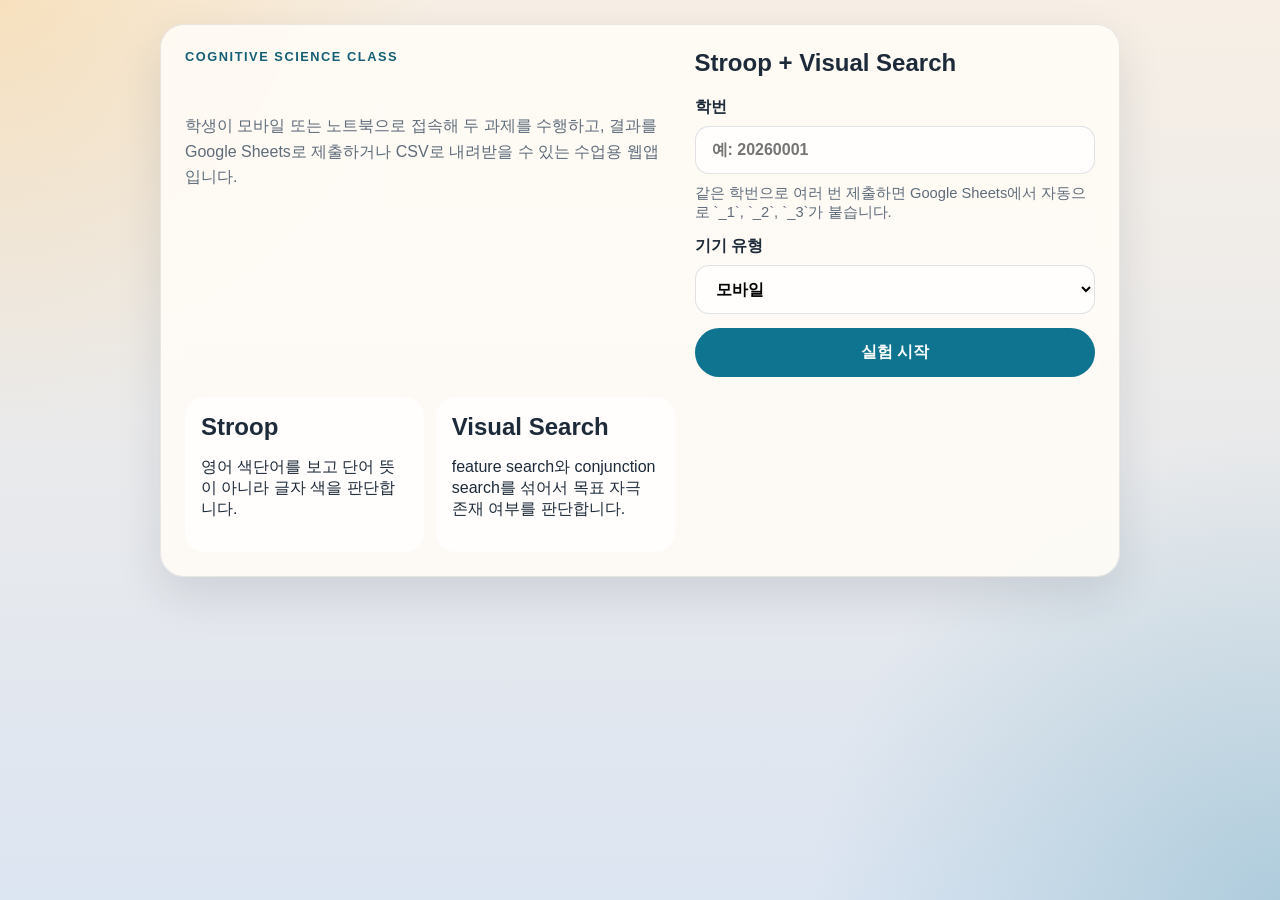
==== index.html @ 318b80fd "save" ====
<!doctype html>
<html lang="ko">
  <head>
    <meta charset="utf-8" />
    <meta name="viewport" content="width=device-width, initial-scale=1, viewport-fit=cover" />
    <title>Cognitive Tasks Demo</title>
    <link rel="stylesheet" href="./styles.css" />
  </head>
  <body>
    <main class="app-shell">
      <section class="panel hero" id="setup-panel">
        <p class="eyebrow">Cognitive Science Class</p>
        <h1>Stroop + Visual Search</h1>
        <p class="intro">
          학생이 모바일 또는 노트북으로 접속해 두 과제를 수행하고, 결과를 Google Sheets로 제출하거나
          CSV로 내려받을 수 있는 수업용 웹앱입니다.
        </p>

        <form id="setup-form" class="setup-form">
          <label>
            학번
            <input id="participant-id" name="participantId" type="text" maxlength="24" placeholder="예: 20260001" required />
          </label>
          <p id="participant-hint" class="field-hint">같은 학번으로 여러 번 제출하면 Google Sheets에서 자동으로 `_1`, `_2`, `_3`가 붙습니다.</p>

          <label>
            기기 유형
            <select id="device-type" name="deviceType">
              <option value="mobile">모바일</option>
              <option value="tablet">태블릿</option>
              <option value="laptop">노트북/데스크톱</option>
            </select>
          </label>

          <button type="submit" class="primary-button">실험 시작</button>
        </form>

        <div class="task-summary">
          <article>
            <h2>Stroop</h2>
            <p>영어 색단어를 보고 단어 뜻이 아니라 글자 색을 판단합니다.</p>
          </article>
          <article>
            <h2>Visual Search</h2>
            <p>feature search와 conjunction search를 섞어서 목표 자극 존재 여부를 판단합니다.</p>
          </article>
        </div>
      </section>

      <section class="panel hidden" id="menu-panel">
        <p class="eyebrow">Task Menu</p>
        <h2 id="welcome-title"></h2>
        <p class="intro">
          원하는 과제를 아무 순서로 시작할 수 있고, 끝난 뒤 다시 메뉴로 돌아와 다른 과제나 같은 과제를 다시
          실행할 수 있습니다.
        </p>
        <div id="task-menu" class="task-menu"></div>
        <div id="overall-stats" class="summary-cards"></div>
        <div class="submission-actions">
          <button id="menu-submit-button" class="primary-button" disabled>Google Sheets로 제출</button>
          <button id="menu-download-button" class="secondary-button" disabled>CSV 다운로드</button>
          <a class="ghost-button link-button" href="./results.html">결과 대시보드</a>
          <button id="menu-reset-button" class="ghost-button">참여자 다시 설정</button>
        </div>
        <p id="menu-status" class="submission-status"></p>
      </section>

      <section class="panel hidden" id="instruction-panel">
        <p class="eyebrow" id="task-tag">Practice</p>
        <h2 id="task-title"></h2>
        <p id="task-description"></p>
        <ul id="task-rules" class="rules"></ul>
        <button id="start-task-button" class="primary-button">Start practice</button>
      </section>

      <section class="panel hidden task-panel" id="task-panel">
        <div class="task-header">
          <div>
            <p class="eyebrow" id="task-name-label"></p>
            <h2 id="task-progress-title"></h2>
          </div>
          <div class="status-badges">
            <span id="phase-badge" class="badge"></span>
            <span id="trial-badge" class="badge"></span>
          </div>
        </div>

        <div id="fixation" class="fixation hidden">+</div>

        <div id="stroop-stimulus" class="stroop-stimulus hidden">
          <span id="stroop-word"></span>
        </div>

        <div id="visual-search-stimulus" class="search-grid hidden"></div>

        <div id="response-buttons" class="response-buttons hidden"></div>

        <p id="feedback" class="feedback" aria-live="polite"></p>
      </section>

      <section class="panel hidden" id="summary-panel">
        <p class="eyebrow">Complete</p>
        <h2 id="summary-title">실험이 끝났습니다</h2>
        <div id="summary-cards" class="summary-cards"></div>
        <div class="submission-actions">
          <button id="submit-button" class="primary-button">Google Sheets로 제출</button>
          <button id="download-button" class="secondary-button">CSV 다운로드</button>
          <a class="ghost-button link-button" href="./results.html">결과 대시보드</a>
          <button id="back-to-menu-button" class="ghost-button">메뉴로 돌아가기</button>
          <button id="restart-button" class="ghost-button">처음으로</button>
        </div>
        <p id="submission-status" class="submission-status"></p>
      </section>
    </main>

    <script type="module" src="./app.js"></script>
  </body>
</html>
---- styles.css ----
:root {
  --bg-top: #f7efe5;
  --bg-bottom: #dce5f2;
  --panel: rgba(255, 252, 247, 0.9);
  --panel-border: rgba(45, 64, 89, 0.1);
  --text: #1d2a39;
  --muted: #5f6c7b;
  --accent: #0e7490;
  --accent-strong: #155e75;
  --secondary: #f59e0b;
  --danger: #b91c1c;
  --success: #15803d;
  --shadow: 0 18px 45px rgba(29, 42, 57, 0.12);
  --radius: 24px;
}

* {
  box-sizing: border-box;
}

body {
  margin: 0;
  min-height: 100vh;
  font-family: "Avenir Next", "Pretendard", "Noto Sans KR", sans-serif;
  color: var(--text);
  background:
    radial-gradient(circle at top left, rgba(245, 158, 11, 0.18), transparent 28%),
    radial-gradient(circle at bottom right, rgba(14, 116, 144, 0.22), transparent 30%),
    linear-gradient(180deg, var(--bg-top), var(--bg-bottom));
}

.app-shell {
  width: min(960px, calc(100vw - 24px));
  margin: 0 auto;
  padding: 24px 0 48px;
}

.panel {
  background: var(--panel);
  border: 1px solid var(--panel-border);
  border-radius: var(--radius);
  box-shadow: var(--shadow);
  padding: 24px;
  backdrop-filter: blur(12px);
}

.panel + .panel {
  margin-top: 16px;
}

.hero {
  display: grid;
  gap: 20px;
}

.eyebrow {
  margin: 0;
  font-size: 0.8rem;
  letter-spacing: 0.12em;
  text-transform: uppercase;
  color: var(--accent-strong);
  font-weight: 700;
}

h1,
h2 {
  margin: 0;
}

.intro,
#task-description,
.submission-status,
.feedback {
  line-height: 1.6;
  color: var(--muted);
}

.setup-form {
  display: grid;
  gap: 14px;
}

.setup-form label {
  display: grid;
  gap: 8px;
  font-weight: 600;
}

.field-hint {
  margin: -4px 0 0;
  color: var(--muted);
  font-size: 0.92rem;
}

input,
select,
button,
.link-button {
  font: inherit;
}

input,
select {
  width: 100%;
  padding: 14px 16px;
  border-radius: 14px;
  border: 1px solid rgba(29, 42, 57, 0.14);
  background: rgba(255, 255, 255, 0.82);
}

button,
.link-button {
  border: 0;
  border-radius: 999px;
  padding: 14px 18px;
  font-weight: 700;
  cursor: pointer;
  transition: transform 120ms ease, opacity 120ms ease, background 120ms ease;
}

.link-button {
  text-decoration: none;
  display: inline-flex;
  align-items: center;
  justify-content: center;
}

button:hover,
.link-button:hover {
  transform: translateY(-1px);
}

button:disabled {
  cursor: wait;
  opacity: 0.65;
  transform: none;
}

.primary-button {
  background: var(--accent);
  color: white;
}

.secondary-button {
  background: var(--secondary);
  color: white;
}

.ghost-button {
  background: transparent;
  color: var(--text);
  border: 1px solid rgba(29, 42, 57, 0.16);
}

.task-summary,
.summary-cards,
.task-menu {
  display: grid;
  gap: 12px;
}

.task-summary article,
.summary-card,
.task-card {
  background: rgba(255, 255, 255, 0.68);
  border-radius: 20px;
  padding: 16px;
}

.task-card h3,
.summary-card h3 {
  margin-top: 0;
  margin-bottom: 8px;
}

.task-card p,
.summary-card p {
  margin: 8px 0;
}

.meta {
  color: var(--muted);
  font-size: 0.95rem;
}

.simple-table {
  width: 100%;
  border-collapse: collapse;
}

.simple-table th,
.simple-table td {
  padding: 10px 8px;
  text-align: left;
  border-bottom: 1px solid rgba(29, 42, 57, 0.1);
  font-size: 0.95rem;
}

.chart-group {
  display: grid;
  gap: 16px;
}

.chart-row p {
  margin: 0 0 8px;
}

.bar-label {
  margin-bottom: 6px;
  color: var(--muted);
  font-size: 0.92rem;
}

.chart-bar {
  width: 100%;
  height: 14px;
  border-radius: 999px;
  background: rgba(29, 42, 57, 0.1);
  overflow: hidden;
  margin-bottom: 10px;
}

.bar-fill {
  display: block;
  height: 100%;
  border-radius: 999px;
}

.rt-fill {
  background: linear-gradient(90deg, #0e7490, #38bdf8);
}

.acc-fill {
  background: linear-gradient(90deg, #ca8a04, #facc15);
}

.rules {
  padding-left: 20px;
  color: var(--muted);
}

.task-panel {
  min-height: 70vh;
  display: grid;
  grid-template-rows: auto 1fr auto auto;
  gap: 16px;
  align-items: center;
}

.task-header {
  display: flex;
  align-items: flex-start;
  justify-content: space-between;
  gap: 12px;
}

.status-badges {
  display: flex;
  gap: 8px;
  flex-wrap: wrap;
}

.badge {
  padding: 8px 12px;
  border-radius: 999px;
  background: rgba(14, 116, 144, 0.12);
  color: var(--accent-strong);
  font-size: 0.88rem;
  font-weight: 700;
}

.fixation {
  font-size: clamp(2.4rem, 6vw, 4rem);
  text-align: center;
  color: var(--muted);
}

.stroop-stimulus {
  display: grid;
  place-items: center;
  min-height: 180px;
}

#stroop-word {
  font-size: clamp(2.8rem, 10vw, 5rem);
  font-weight: 800;
  letter-spacing: 0.04em;
}

.search-grid {
  width: min(100%, 460px);
  margin: 0 auto;
  display: grid;
  gap: 12px;
  justify-content: center;
}

.search-item {
  width: clamp(42px, 10vw, 60px);
  height: clamp(42px, 10vw, 60px);
  border-radius: 16px;
  display: grid;
  place-items: center;
  font-size: clamp(1.2rem, 4vw, 1.6rem);
  font-weight: 700;
  background: rgba(255, 255, 255, 0.9);
  border: 2px solid rgba(29, 42, 57, 0.12);
}

.response-buttons,
.submission-actions {
  display: grid;
  gap: 12px;
}

.response-buttons {
  grid-template-columns: repeat(2, minmax(0, 1fr));
}

.response-button {
  min-height: 72px;
}

.feedback {
  min-height: 28px;
  text-align: center;
  font-weight: 700;
}

.feedback.success {
  color: var(--success);
}

.feedback.error {
  color: var(--danger);
}

.hidden {
  display: none !important;
}

@media (min-width: 720px) {
  .hero {
    grid-template-columns: 1.1fr 0.9fr;
    align-items: start;
  }

  .task-summary,
  .summary-cards,
  .task-menu,
  .submission-actions {
    grid-template-columns: repeat(2, minmax(0, 1fr));
  }
}
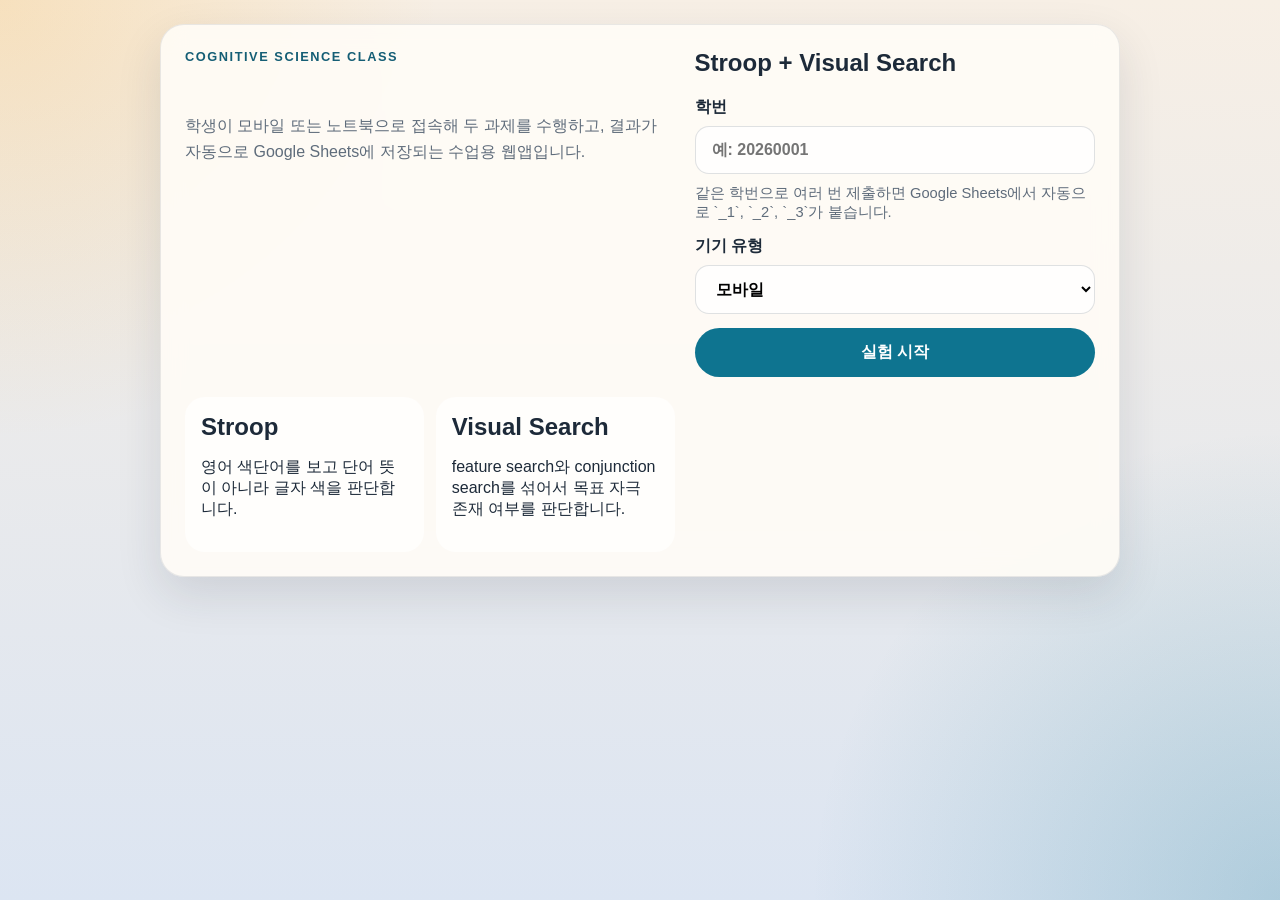
==== commit ef1b915e: "save" ====
--- a/index.html
+++ b/index.html
@@ -12,8 +12,8 @@
         <p class="eyebrow">Cognitive Science Class</p>
         <h1>Stroop + Visual Search</h1>
         <p class="intro">
-          학생이 모바일 또는 노트북으로 접속해 두 과제를 수행하고, 결과를 Google Sheets로 제출하거나
-          CSV로 내려받을 수 있는 수업용 웹앱입니다.
+          학생이 모바일 또는 노트북으로 접속해 두 과제를 수행하고, 결과가 자동으로 Google Sheets에 저장되는
+          수업용 웹앱입니다.
         </p>
 
         <form id="setup-form" class="setup-form">
@@ -57,9 +57,6 @@
         <div id="task-menu" class="task-menu"></div>
         <div id="overall-stats" class="summary-cards"></div>
         <div class="submission-actions">
-          <button id="menu-submit-button" class="primary-button" disabled>Google Sheets로 제출</button>
-          <button id="menu-download-button" class="secondary-button" disabled>CSV 다운로드</button>
-          <a class="ghost-button link-button" href="./results.html">결과 대시보드</a>
           <button id="menu-reset-button" class="ghost-button">참여자 다시 설정</button>
         </div>
         <p id="menu-status" class="submission-status"></p>
@@ -103,11 +100,9 @@
         <h2 id="summary-title">실험이 끝났습니다</h2>
         <div id="summary-cards" class="summary-cards"></div>
         <div class="submission-actions">
-          <button id="submit-button" class="primary-button">Google Sheets로 제출</button>
-          <button id="download-button" class="secondary-button">CSV 다운로드</button>
-          <a class="ghost-button link-button" href="./results.html">결과 대시보드</a>
+          <button id="next-task-button" class="primary-button">다음 과제 하기</button>
+          <button id="retry-task-button" class="ghost-button">다시하기</button>
           <button id="back-to-menu-button" class="ghost-button">메뉴로 돌아가기</button>
-          <button id="restart-button" class="ghost-button">처음으로</button>
         </div>
         <p id="submission-status" class="submission-status"></p>
       </section>
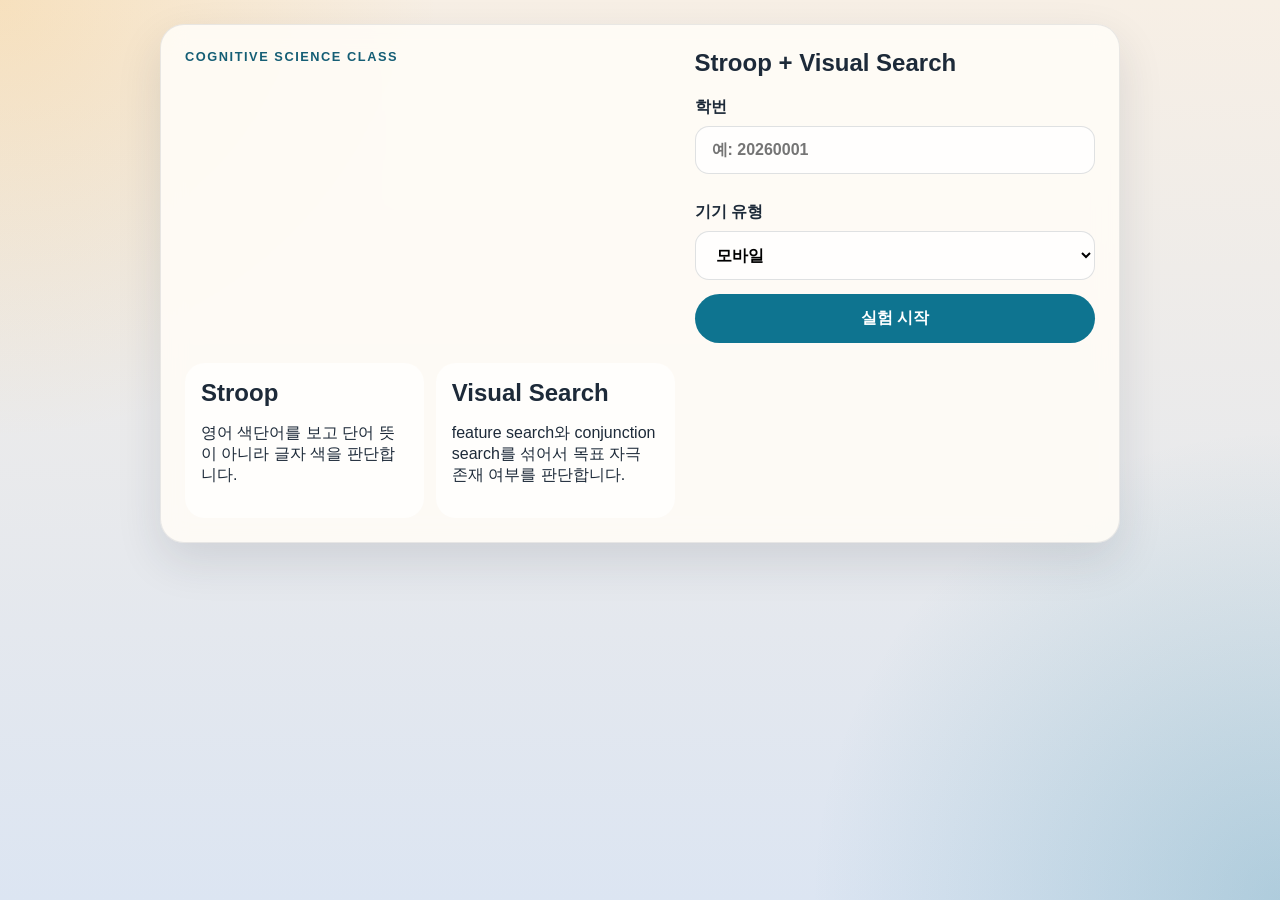
==== commit dcdf94d2: "save" ====
--- a/index.html
+++ b/index.html
@@ -12,8 +12,7 @@
         <p class="eyebrow">Cognitive Science Class</p>
         <h1>Stroop + Visual Search</h1>
         <p class="intro">
-          학생이 모바일 또는 노트북으로 접속해 두 과제를 수행하고, 결과가 자동으로 Google Sheets에 저장되는
-          수업용 웹앱입니다.
+          
         </p>
 
         <form id="setup-form" class="setup-form">
@@ -21,7 +20,7 @@
             학번
             <input id="participant-id" name="participantId" type="text" maxlength="24" placeholder="예: 20260001" required />
           </label>
-          <p id="participant-hint" class="field-hint">같은 학번으로 여러 번 제출하면 Google Sheets에서 자동으로 `_1`, `_2`, `_3`가 붙습니다.</p>
+          <p id="participant-hint" class="field-hint"></p>
 
           <label>
             기기 유형
@@ -108,6 +107,6 @@
       </section>
     </main>
 
-    <script type="module" src="./app.js"></script>
+    <script type="module" src="./app.js?v=20260316-debug1"></script>
   </body>
 </html>
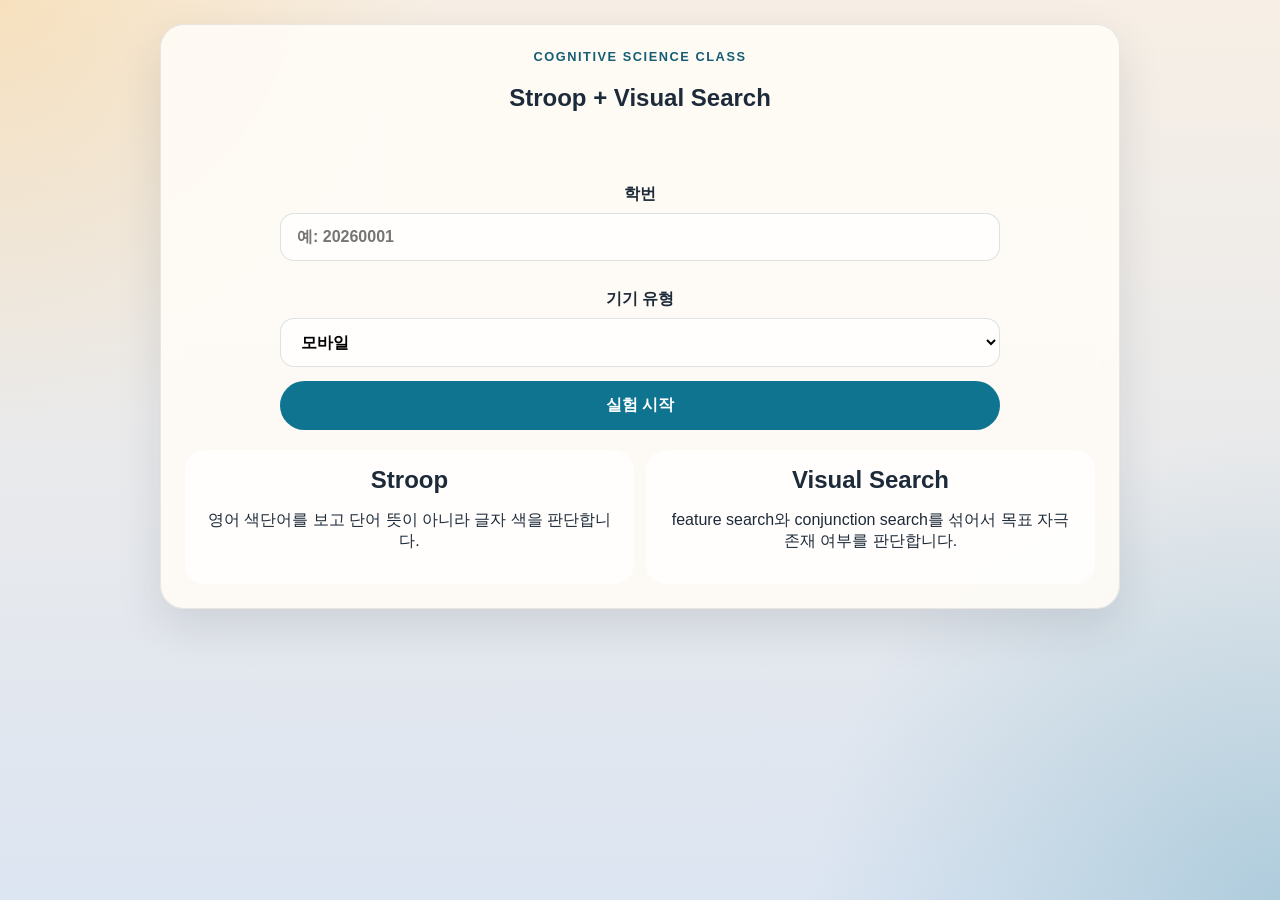
==== commit c97d9b37: "save" ====
--- a/index.html
+++ b/index.html
@@ -7,6 +7,13 @@
     <link rel="stylesheet" href="./styles.css" />
   </head>
   <body>
+    <div id="sync-overlay" class="sync-overlay hidden" aria-live="polite">
+      <div class="sync-card">
+        <div class="sync-spinner"></div>
+        <h2>저장 중입니다</h2>
+        <p id="sync-overlay-text">결과를 Google Sheets에 전송하고 있습니다. 잠시만 기다려주세요.</p>
+      </div>
+    </div>
     <main class="app-shell">
       <section class="panel hero" id="setup-panel">
         <p class="eyebrow">Cognitive Science Class</p>
@@ -54,7 +61,6 @@
           실행할 수 있습니다.
         </p>
         <div id="task-menu" class="task-menu"></div>
-        <div id="overall-stats" class="summary-cards"></div>
         <div class="submission-actions">
           <button id="menu-reset-button" class="ghost-button">참여자 다시 설정</button>
         </div>
--- a/styles.css
+++ b/styles.css
@@ -29,6 +29,41 @@
     linear-gradient(180deg, var(--bg-top), var(--bg-bottom));
 }
 
+.sync-overlay {
+  position: fixed;
+  inset: 0;
+  z-index: 999;
+  display: grid;
+  place-items: center;
+  background: rgba(247, 239, 229, 0.78);
+  backdrop-filter: blur(6px);
+  padding: 24px;
+}
+
+.sync-card {
+  width: min(100%, 420px);
+  background: rgba(255, 252, 247, 0.98);
+  border: 1px solid rgba(45, 64, 89, 0.12);
+  border-radius: 28px;
+  box-shadow: var(--shadow);
+  padding: 28px 24px;
+  text-align: center;
+}
+
+.sync-card h2 {
+  margin-bottom: 10px;
+}
+
+.sync-spinner {
+  width: 48px;
+  height: 48px;
+  margin: 0 auto 16px;
+  border-radius: 50%;
+  border: 4px solid rgba(14, 116, 144, 0.18);
+  border-top-color: var(--accent);
+  animation: spin 0.9s linear infinite;
+}
+
 .app-shell {
   width: min(960px, calc(100vw - 24px));
   margin: 0 auto;
@@ -51,6 +86,8 @@
 .hero {
   display: grid;
   gap: 20px;
+  justify-items: center;
+  text-align: center;
 }
 
 .eyebrow {
@@ -78,18 +115,22 @@
 .setup-form {
   display: grid;
   gap: 14px;
+  width: min(100%, 720px);
+  margin: 0 auto;
 }
 
 .setup-form label {
   display: grid;
   gap: 8px;
   font-weight: 600;
+  text-align: center;
 }
 
 .field-hint {
   margin: -4px 0 0;
   color: var(--muted);
   font-size: 0.92rem;
+  text-align: center;
 }
 
 input,
@@ -157,6 +198,8 @@
 .task-menu {
   display: grid;
   gap: 12px;
+  width: min(100%, 960px);
+  margin: 0 auto;
 }
 
 .task-summary article,
@@ -165,6 +208,7 @@
   background: rgba(255, 255, 255, 0.68);
   border-radius: 20px;
   padding: 16px;
+  text-align: center;
 }
 
 .task-card h3,
@@ -339,12 +383,13 @@
   display: none !important;
 }
 
+@keyframes spin {
+  to {
+    transform: rotate(360deg);
+  }
+}
+
 @media (min-width: 720px) {
-  .hero {
-    grid-template-columns: 1.1fr 0.9fr;
-    align-items: start;
-  }
-
   .task-summary,
   .summary-cards,
   .task-menu,
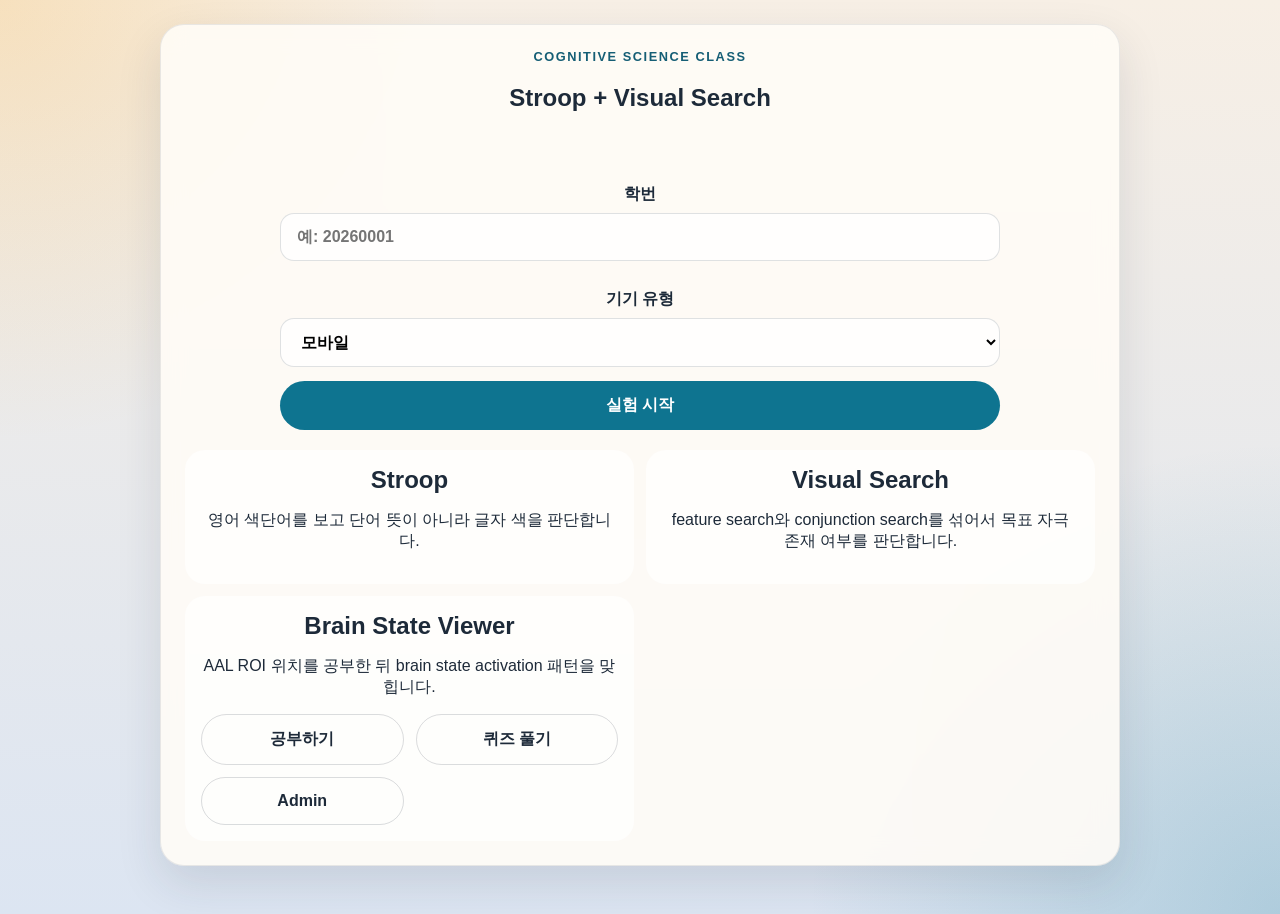
==== commit 141683b1: "Add brain state ROI study and quiz pages" ====
--- a/index.html
+++ b/index.html
@@ -49,6 +49,15 @@
           <article>
             <h2>Visual Search</h2>
             <p>feature search와 conjunction search를 섞어서 목표 자극 존재 여부를 판단합니다.</p>
+          </article>
+          <article>
+            <h2>Brain State Viewer</h2>
+            <p>AAL ROI 위치를 공부한 뒤 brain state activation 패턴을 맞힙니다.</p>
+            <div class="submission-actions">
+              <a class="ghost-button link-button" href="./brain-study.html">공부하기</a>
+              <a class="ghost-button link-button" href="./brain-viewer.html">퀴즈 풀기</a>
+              <a class="ghost-button link-button" href="./brain-viewer-admin.html">Admin</a>
+            </div>
           </article>
         </div>
       </section>
